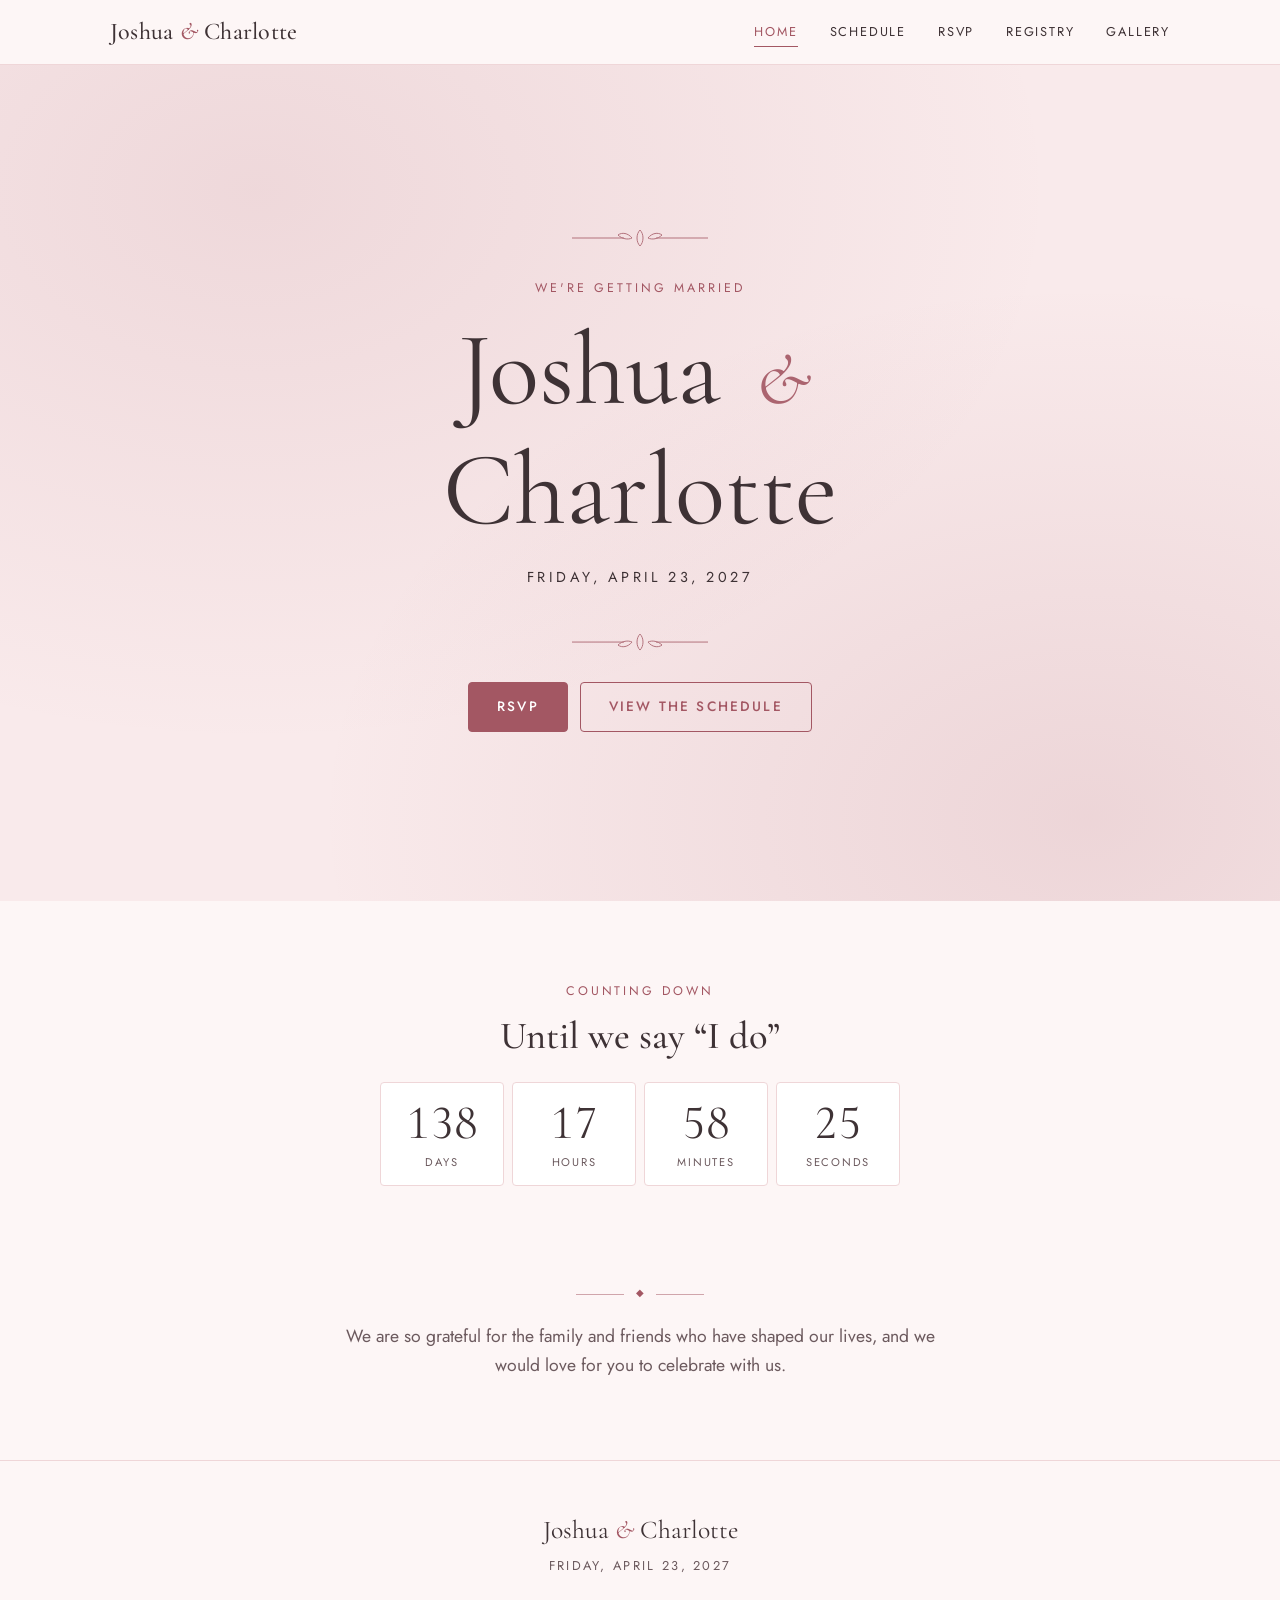
==== index.html @ 2da035c5 "Add wedding website Static site for Joshua & Charlotte's wedding (April 23, 2027): home with slidesh" ====
<!DOCTYPE html>
<html lang="en">
<head>
  <meta charset="utf-8">
  <meta name="viewport" content="width=device-width, initial-scale=1, viewport-fit=cover">
  <title>Joshua &amp; Charlotte · April 23, 2027</title>
  <meta name="description" content="Join us as we celebrate our wedding on Friday, April 23, 2027 in Utah.">
  <meta name="theme-color" content="#fdf6f6">

  <!-- Link previews (texts, iMessage, Facebook). These are read before any
       JavaScript runs, so see README.md "Link preview" for how to update them. -->
  <meta property="og:type" content="website">
  <meta property="og:title" content="Joshua &amp; Charlotte · April 23, 2027">
  <meta property="og:description" content="Join us as we celebrate our wedding on Friday, April 23, 2027 in Utah.">
  <meta property="og:image" content="images/og-image.jpg">
  <meta property="og:image:width" content="1200">
  <meta property="og:image:height" content="630">
  <meta name="twitter:card" content="summary_large_image">
  <meta name="twitter:image" content="images/og-image.jpg">

  <link rel="icon" href="favicon.svg" type="image/svg+xml">
  <link rel="apple-touch-icon" href="images/apple-touch-icon.png">

  <link rel="preconnect" href="https://fonts.googleapis.com">
  <link rel="preconnect" href="https://fonts.gstatic.com" crossorigin>
  <link rel="stylesheet" href="https://fonts.googleapis.com/css2?family=Cormorant+Garamond:ital,wght@0,400;0,500;1,400;1,500&family=Jost:wght@400;500&display=swap">
  <link rel="stylesheet" href="styles.css">
</head>
<body data-page="home">
  <a class="skip-link" href="#main">Skip to content</a>
  <header id="site-header"></header>

  <main id="main">
    <noscript><p style="text-align:center;padding:3rem 1rem">Please turn on JavaScript to view this page.</p></noscript>
  </main>

  <footer id="site-footer"></footer>

  <!-- Settings first, then the code that builds the page from them -->
  <script src="config.js"></script>
  <script src="main.js"></script>
</body>
</html>
---- styles.css ----
/* =====================================================================
   THEME: change colors and fonts here to restyle the whole site.
   ===================================================================== */
:root {
  /* Colors */
  --color-bg: #fdf6f6;          /* page background (blush white) */
  --color-surface: #ffffff;     /* cards and panels */
  --color-soft: #f9eaeb;        /* soft sections and placeholders */
  --color-line: #efd6d8;        /* thin borders and dividers */
  --color-text: #3e3235;        /* main text */
  --color-muted: #6c5a5e;       /* secondary text */
  --color-accent: #a35763;      /* the one accent color (soft rose pink) */
  --color-accent-dark: #87404d; /* accent on hover */
  --color-accent-soft: #f8e3e6; /* light accent background */
  --color-on-accent: #ffffff;   /* text on accent buttons */

  /* Fonts */
  --font-display: "Cormorant Garamond", Georgia, "Times New Roman", serif;
  --font-body: "Jost", "Helvetica Neue", Arial, sans-serif;

  /* Sizing */
  --max-width: 1100px;
  --radius: 4px;
  --header-height: 64px;
  --shadow: 0 10px 30px rgba(62, 50, 53, 0.08);
  --ease: cubic-bezier(0.22, 0.61, 0.36, 1);
}

/* ---------- Base ---------- */
*, *::before, *::after { box-sizing: border-box; }

html { scroll-behavior: smooth; -webkit-text-size-adjust: 100%; }

body {
  margin: 0;
  background: var(--color-bg);
  color: var(--color-text);
  font-family: var(--font-body);
  font-size: 1.0625rem; /* 17px: comfortable on phones */
  font-weight: 400;
  line-height: 1.65;
  min-height: 100vh;
  display: flex;
  flex-direction: column;
}

main { flex: 1; }

img { max-width: 100%; display: block; }

h1, h2, h3 {
  font-family: var(--font-display);
  font-weight: 500;
  line-height: 1.15;
  margin: 0 0 0.5em;
  color: var(--color-text);
}

p { margin: 0 0 1em; }

a { color: var(--color-accent); text-underline-offset: 3px; }
a:hover { color: var(--color-accent-dark); }

:focus-visible {
  outline: 2px solid var(--color-accent);
  outline-offset: 3px;
}

.skip-link {
  position: absolute;
  left: 1rem;
  top: -100px;
  background: var(--color-surface);
  padding: 0.5rem 1rem;
  z-index: 100;
}
.skip-link:focus { top: 1rem; }

.visually-hidden {
  position: absolute !important;
  width: 1px; height: 1px;
  overflow: hidden;
  clip: rect(0 0 0 0);
  white-space: nowrap;
}

/* ---------- Header and navigation ---------- */
.site-header {
  position: sticky;
  top: 0;
  z-index: 50;
  background: rgba(253, 246, 246, 0.94);
  backdrop-filter: blur(8px);
  -webkit-backdrop-filter: blur(8px);
  border-bottom: 1px solid var(--color-line);
}

.header-inner {
  max-width: var(--max-width);
  margin: 0 auto;
  height: var(--header-height);
  padding: 0 1.25rem;
  display: flex;
  align-items: center;
  justify-content: space-between;
}

.brand {
  font-family: var(--font-display);
  font-size: 1.5rem;
  font-weight: 500;
  color: var(--color-text);
  text-decoration: none;
  letter-spacing: 0.01em;
}
.brand:hover { color: var(--color-text); }
.brand .amp { color: var(--color-accent); font-style: italic; }

.nav-toggle {
  display: inline-flex;
  align-items: center;
  justify-content: center;
  width: 44px;
  height: 44px;
  margin-right: -10px;
  background: none;
  border: 0;
  cursor: pointer;
  color: var(--color-text);
}
.nav-toggle-bars,
.nav-toggle-bars::before,
.nav-toggle-bars::after {
  display: block;
  width: 22px;
  height: 1.5px;
  background: currentColor;
  transition: transform 0.3s var(--ease), opacity 0.2s;
  position: relative;
}
.nav-toggle-bars::before,
.nav-toggle-bars::after { content: ""; position: absolute; left: 0; }
.nav-toggle-bars::before { top: -7px; }
.nav-toggle-bars::after { top: 7px; }
.nav-open .nav-toggle-bars { background: transparent; }
.nav-open .nav-toggle-bars::before { transform: translateY(7px) rotate(45deg); }
.nav-open .nav-toggle-bars::after { transform: translateY(-7px) rotate(-45deg); }

/* Mobile menu: a panel that drops down under the header */
.site-nav {
  position: absolute;
  top: var(--header-height);
  left: 0;
  right: 0;
  background: var(--color-bg);
  border-bottom: 1px solid var(--color-line);
  box-shadow: var(--shadow);
  visibility: hidden;
  opacity: 0;
  transform: translateY(-8px);
  transition: opacity 0.25s var(--ease), transform 0.25s var(--ease), visibility 0.25s;
}
.nav-open .site-nav { visibility: visible; opacity: 1; transform: none; }

.site-nav ul {
  list-style: none;
  margin: 0;
  padding: 0.5rem 1.25rem 1.25rem;
}
.site-nav a {
  display: block;
  padding: 0.85rem 0;
  border-bottom: 1px solid var(--color-line);
  color: var(--color-text);
  text-decoration: none;
  font-size: 0.95rem;
  letter-spacing: 0.14em;
  text-transform: uppercase;
}
.site-nav li:last-child a { border-bottom: 0; }
.site-nav a[aria-current="page"] { color: var(--color-accent); }

@media (min-width: 768px) {
  .nav-toggle { display: none; }
  .site-nav {
    position: static;
    visibility: visible;
    opacity: 1;
    transform: none;
    background: none;
    border: 0;
    box-shadow: none;
  }
  .site-nav ul { display: flex; gap: 2rem; padding: 0; }
  .site-nav a {
    padding: 0.25rem 0;
    border: 0;
    font-size: 0.8rem;
    border-bottom: 1px solid transparent;
  }
  .site-nav li:last-child a { border-bottom: 1px solid transparent; }
  .site-nav a:hover,
  .site-nav a[aria-current="page"] { border-bottom-color: var(--color-accent); }
}

/* ---------- Footer ---------- */
.site-footer {
  text-align: center;
  padding: 3rem 1.25rem 2.5rem;
  border-top: 1px solid var(--color-line);
  color: var(--color-muted);
  font-size: 0.9rem;
}
.footer-names {
  font-family: var(--font-display);
  font-size: 1.6rem;
  color: var(--color-text);
  margin-bottom: 0.25rem;
}
.footer-names .amp { color: var(--color-accent); font-style: italic; }
.footer-date { letter-spacing: 0.18em; text-transform: uppercase; font-size: 0.8rem; margin: 0; }

/* ---------- Layout helpers ---------- */
.container { max-width: var(--max-width); margin: 0 auto; padding: 0 1.25rem; }
.narrow { max-width: 680px; }

.section { padding: 3.5rem 0; }
@media (min-width: 768px) { .section { padding: 5rem 0; } }

.page-hero {
  text-align: center;
  padding: 3rem 1.25rem 1rem;
}
@media (min-width: 768px) { .page-hero { padding-top: 4.5rem; } }

.eyebrow {
  display: block;
  font-size: 0.78rem;
  letter-spacing: 0.24em;
  text-transform: uppercase;
  color: var(--color-accent);
  margin-bottom: 0.75rem;
}

.page-title { font-size: clamp(2.5rem, 9vw, 3.75rem); }
.lead { color: var(--color-muted); font-size: 1.1rem; max-width: 36em; margin: 0 auto; }

.divider {
  display: flex;
  align-items: center;
  justify-content: center;
  gap: 0.75rem;
  margin: 1.25rem auto;
  color: var(--color-accent);
}
.divider::before, .divider::after {
  content: "";
  width: 48px;
  height: 1px;
  background: currentColor;
  opacity: 0.5;
}
.divider span { font-size: 0.6rem; }

.text-center { text-align: center; }

/* ---------- Buttons ---------- */
.btn {
  display: inline-flex;
  align-items: center;
  justify-content: center;
  gap: 0.5rem;
  min-height: 50px;
  padding: 0.8rem 1.75rem;
  border: 1px solid var(--color-accent);
  border-radius: var(--radius);
  background: var(--color-accent);
  color: var(--color-on-accent);
  font-family: var(--font-body);
  font-size: 0.85rem;
  font-weight: 500;
  letter-spacing: 0.16em;
  text-transform: uppercase;
  text-decoration: none;
  cursor: pointer;
  transition: background 0.2s, color 0.2s, border-color 0.2s, transform 0.2s;
}
.btn:hover { background: var(--color-accent-dark); border-color: var(--color-accent-dark); color: var(--color-on-accent); }
.btn:active { transform: translateY(1px); }

.btn-outline { background: transparent; color: var(--color-accent); }
.btn-outline:hover { background: var(--color-accent); color: var(--color-on-accent); }

.btn-light { background: #fff; border-color: #fff; color: var(--color-text); }
.btn-light:hover { background: transparent; color: #fff; border-color: #fff; }
.btn-ghost-light { background: transparent; border-color: rgba(255,255,255,0.85); color: #fff; }
.btn-ghost-light:hover { background: #fff; color: var(--color-text); border-color: #fff; }

.btn-small { min-height: 44px; padding: 0.55rem 1rem; font-size: 0.75rem; letter-spacing: 0.12em; }

.btn-row {
  display: flex;
  flex-direction: column;
  gap: 0.75rem;
  align-items: stretch;
  max-width: 320px;
  margin: 0 auto;
}
@media (min-width: 560px) {
  .btn-row { flex-direction: row; justify-content: center; max-width: none; }
}

/* ---------- Coming soon ---------- */
.coming-soon {
  text-align: center;
  padding: 2.5rem 1.5rem;
  background: var(--color-soft);
  border: 1px dashed var(--color-line);
  border-radius: var(--radius);
  color: var(--color-muted);
}
.coming-soon h3 { font-size: 1.6rem; margin-bottom: 0.25rem; }
.coming-soon p { margin: 0; font-size: 0.95rem; }
.coming-soon-icon { color: var(--color-accent); margin: 0 auto 0.75rem; width: 36px; height: 36px; }

/* ---------- Home hero ---------- */
.hero {
  position: relative;
  min-height: calc(100svh - var(--header-height));
  min-height: calc(100vh - var(--header-height));
  display: flex;
  align-items: flex-end;
  justify-content: center;
  overflow: hidden;
  text-align: center;
  color: #fff;
  background: #5a4448;
}
@supports (height: 100svh) {
  .hero { min-height: calc(100svh - var(--header-height)); }
}

.hero-slides { position: absolute; inset: 0; }
.hero-slide {
  position: absolute;
  inset: 0;
  width: 100%;
  height: 100%;
  object-fit: cover;
  opacity: 0;
  transform: scale(1.04);
  transition: opacity 1.6s ease, transform 8s ease-out;
}
.hero-slide.is-active { opacity: 1; transform: scale(1); }

/* Dark fade at the bottom so the white text stays readable on any photo */
.hero::after {
  content: "";
  position: absolute;
  inset: 0;
  background: linear-gradient(to top, rgba(45, 28, 32, 0.72) 0%, rgba(45, 28, 32, 0.28) 45%, rgba(45, 28, 32, 0.12) 100%);
  pointer-events: none;
}

.hero-content {
  position: relative;
  z-index: 2;
  padding: 3rem 1.5rem 3.5rem;
  max-width: 820px;
}
.hero .eyebrow { color: rgba(255,255,255,0.9); }
.hero-names {
  font-size: clamp(3rem, 14vw, 6.5rem);
  font-weight: 400;
  color: inherit;
  margin-bottom: 0.15em;
}
.hero-names .amp {
  display: block;
  font-style: italic;
  font-size: 0.55em;
  line-height: 1.1;
  opacity: 0.9;
}
@media (min-width: 768px) {
  .hero-names .amp { display: inline; font-size: 0.7em; margin: 0 0.15em; }
}
.hero-date {
  font-size: 0.9rem;
  letter-spacing: 0.24em;
  text-transform: uppercase;
  margin-bottom: 2rem;
}

.hero-dots {
  position: absolute;
  z-index: 3;
  bottom: 1rem;
  left: 0;
  right: 0;
  display: flex;
  justify-content: center;
  gap: 0.25rem;
}
.hero-dot {
  width: 28px;
  height: 28px;
  padding: 0;
  border: 0;
  background: none;
  cursor: pointer;
  display: inline-flex;
  align-items: center;
  justify-content: center;
}
.hero-dot::before {
  content: "";
  width: 7px;
  height: 7px;
  border-radius: 50%;
  background: rgba(255,255,255,0.5);
  transition: background 0.3s, transform 0.3s;
}
.hero-dot[aria-current="true"]::before { background: #fff; transform: scale(1.25); }

/* Hero before photos are added: a soft, elegant placeholder */
.hero--placeholder {
  align-items: center;
  color: var(--color-text);
  background:
    radial-gradient(ellipse at 20% 15%, rgba(163, 87, 99, 0.12), transparent 55%),
    radial-gradient(ellipse at 85% 90%, rgba(163, 87, 99, 0.14), transparent 50%),
    var(--color-soft);
}
.hero--placeholder::after { display: none; }
.hero--placeholder .eyebrow { color: var(--color-accent); }
.hero--placeholder .hero-names .amp { color: var(--color-accent); }
.hero-ornament { width: 140px; margin: 0 auto 1.25rem; color: var(--color-accent); opacity: 0.8; }
.hero-ornament.bottom { margin: 1.25rem auto 1.75rem; transform: scaleY(-1); }

/* ---------- Countdown ---------- */
.countdown {
  display: grid;
  grid-template-columns: repeat(4, 1fr);
  gap: 0.5rem;
  max-width: 520px;
  margin: 1.5rem auto 0;
}
.countdown-unit {
  background: var(--color-surface);
  border: 1px solid var(--color-line);
  border-radius: var(--radius);
  padding: 1rem 0.25rem 0.85rem;
}
.countdown-number {
  display: block;
  font-family: var(--font-display);
  font-size: clamp(2rem, 9vw, 3rem);
  line-height: 1;
  color: var(--color-text);
  font-variant-numeric: lining-nums tabular-nums;
}
.countdown-label {
  display: block;
  margin-top: 0.4rem;
  font-size: 0.7rem;
  letter-spacing: 0.16em;
  text-transform: uppercase;
  color: var(--color-muted);
}
.countdown-done {
  font-family: var(--font-display);
  font-size: 2rem;
  color: var(--color-accent);
}

/* ---------- RSVP ---------- */
.card {
  background: var(--color-surface);
  border: 1px solid var(--color-line);
  border-radius: var(--radius);
  padding: 2rem 1.5rem;
  box-shadow: var(--shadow);
}
@media (min-width: 768px) { .card { padding: 2.75rem; } }

.deadline {
  display: inline-block;
  margin: 0 0 1.5rem;
  padding: 0.5rem 1rem;
  background: var(--color-accent-soft);
  color: var(--color-accent-dark);
  border-radius: 999px;
  font-size: 0.9rem;
  font-weight: 500;
}

.rsvp-embed {
  margin-top: 2.5rem;
  border: 1px solid var(--color-line);
  border-radius: var(--radius);
  overflow: hidden;
  background: var(--color-surface);
}
.rsvp-embed iframe { display: block; width: 100%; height: 1400px; border: 0; }

/* ---------- Schedule timeline ---------- */
.timeline {
  list-style: none;
  margin: 0 auto;
  padding: 0;
  position: relative;
  max-width: 720px;
}
/* The vertical line */
.timeline::before {
  content: "";
  position: absolute;
  top: 8px;
  bottom: 8px;
  left: 9px;
  width: 1px;
  background: var(--color-line);
}
.timeline-item {
  position: relative;
  padding-left: 2.5rem;
  padding-bottom: 2.75rem;
}
.timeline-item:last-child { padding-bottom: 0; }
/* Keep an open "Add to Calendar" menu above the next event */
.timeline-item:has(.cal-menu[open]) { z-index: 5; }
/* The dot on the line */
.timeline-item::before {
  content: "";
  position: absolute;
  left: 3px;
  top: 6px;
  width: 13px;
  height: 13px;
  border-radius: 50%;
  background: var(--color-bg);
  border: 2px solid var(--color-accent);
}
.event-time {
  display: block;
  font-size: 0.8rem;
  letter-spacing: 0.16em;
  text-transform: uppercase;
  color: var(--color-accent);
  font-weight: 500;
  margin-bottom: 0.35rem;
}
.event-title { font-size: 2.1rem; margin-bottom: 0.4rem; }
.event-venue { font-weight: 500; margin: 0; }
.event-address { color: var(--color-muted); margin: 0 0 1rem; font-style: normal; }
.event-highlight {
  display: flex;
  gap: 0.6rem;
  align-items: flex-start;
  background: var(--color-accent-soft);
  border-left: 3px solid var(--color-accent);
  padding: 0.85rem 1rem;
  margin: 0 0 1rem;
  border-radius: 0 var(--radius) var(--radius) 0;
  color: var(--color-accent-dark);
  font-weight: 500;
}
.event-highlight svg { flex: none; margin-top: 0.2rem; }
.event-note { color: var(--color-muted); margin: 0 0 1rem; }
.event-actions { display: flex; flex-wrap: wrap; gap: 0.5rem; }

/* Add to calendar dropdown (uses <details> so it works without extra code) */
.cal-menu { position: relative; }
.cal-menu summary { list-style: none; }
.cal-menu summary::-webkit-details-marker { display: none; }
.cal-menu-list {
  position: absolute;
  z-index: 10;
  top: calc(100% + 6px);
  left: 0;
  min-width: 220px;
  background: var(--color-surface);
  border: 1px solid var(--color-line);
  border-radius: var(--radius);
  box-shadow: var(--shadow);
  padding: 0.35rem;
}
.cal-menu-list a,
.cal-menu-list button {
  display: block;
  width: 100%;
  text-align: left;
  padding: 0.75rem 0.85rem;
  background: none;
  border: 0;
  font: inherit;
  font-size: 0.95rem;
  color: var(--color-text);
  text-decoration: none;
  cursor: pointer;
  border-radius: var(--radius);
}
.cal-menu-list a:hover,
.cal-menu-list button:hover { background: var(--color-soft); color: var(--color-text); }

/* ---------- Registry ---------- */
.registry-grid {
  display: grid;
  gap: 1.25rem;
  margin-top: 2.5rem;
}
@media (min-width: 768px) { .registry-grid { grid-template-columns: 1fr 1fr; } }
.registry-card { text-align: center; display: flex; flex-direction: column; align-items: center; }
.registry-card h2 { font-size: 2rem; margin-bottom: 0.25rem; }
.registry-card p { color: var(--color-muted); }
.registry-card .btn { margin-top: auto; }
.registry-icon { width: 40px; height: 40px; color: var(--color-accent); margin-bottom: 1rem; }
.venmo-handle {
  font-family: var(--font-display);
  font-size: 1.5rem;
  color: var(--color-text) !important;
  margin-bottom: 1.25rem;
  word-break: break-word;
}
.soon-tag {
  margin-top: auto;
  font-size: 0.8rem;
  letter-spacing: 0.16em;
  text-transform: uppercase;
  color: var(--color-muted);
  padding: 0.85rem 1.25rem;
  border: 1px dashed var(--color-line);
  border-radius: var(--radius);
  background: var(--color-soft);
}

/* ---------- Gallery grid ---------- */
.gallery-grid {
  display: grid;
  grid-template-columns: repeat(2, 1fr);
  gap: 0.5rem;
}
@media (min-width: 768px) { .gallery-grid { grid-template-columns: repeat(3, 1fr); gap: 0.85rem; } }
@media (min-width: 1024px) { .gallery-grid { grid-template-columns: repeat(4, 1fr); } }

.gallery-item {
  position: relative;
  padding: 0;
  border: 0;
  background: var(--color-soft);
  aspect-ratio: 4 / 5;
  overflow: hidden;
  cursor: zoom-in;
  border-radius: var(--radius);
}
.gallery-item img {
  width: 100%;
  height: 100%;
  object-fit: cover;
  transition: transform 0.6s var(--ease), opacity 0.6s ease;
  opacity: 0;
}
.gallery-item img.is-loaded { opacity: 1; }
.gallery-item:hover img { transform: scale(1.04); }

/* ---------- Lightbox ---------- */
.lightbox {
  position: fixed;
  inset: 0;
  z-index: 200;
  background: rgba(30, 20, 23, 0.94);
  display: flex;
  align-items: center;
  justify-content: center;
  opacity: 0;
  visibility: hidden;
  transition: opacity 0.3s ease, visibility 0.3s;
  touch-action: pan-y;
}
.lightbox.is-open { opacity: 1; visibility: visible; }
.lightbox-figure {
  margin: 0;
  max-width: calc(100vw - 2rem);
  max-height: calc(100vh - 7rem);
  display: flex;
  flex-direction: column;
  align-items: center;
}
.lightbox-img {
  max-width: 100%;
  max-height: calc(100vh - 9rem);
  object-fit: contain;
  border-radius: 2px;
  user-select: none;
  -webkit-user-drag: none;
}
.lightbox-caption {
  color: rgba(255,255,255,0.8);
  font-size: 0.9rem;
  margin-top: 0.75rem;
  text-align: center;
}
.lightbox-btn {
  position: absolute;
  width: 48px;
  height: 48px;
  border-radius: 50%;
  border: 1px solid rgba(255,255,255,0.3);
  background: rgba(0,0,0,0.25);
  color: #fff;
  display: inline-flex;
  align-items: center;
  justify-content: center;
  cursor: pointer;
  transition: background 0.2s;
}
.lightbox-btn:hover { background: rgba(255,255,255,0.15); }
.lightbox-close { top: 1rem; right: 1rem; }
.lightbox-prev { left: 0.75rem; top: 50%; transform: translateY(-50%); }
.lightbox-next { right: 0.75rem; top: 50%; transform: translateY(-50%); }
.lightbox-count {
  position: absolute;
  top: 1.6rem;
  left: 1.25rem;
  color: rgba(255,255,255,0.7);
  font-size: 0.8rem;
  letter-spacing: 0.14em;
}
/* On phones, arrows sit at the bottom so they don't cover the photo */
@media (max-width: 767px) {
  .lightbox-prev, .lightbox-next { top: auto; bottom: 1rem; transform: none; }
  .lightbox-prev { left: calc(50% - 60px); }
  .lightbox-next { right: calc(50% - 60px); }
}
.lightbox[data-single="true"] .lightbox-prev,
.lightbox[data-single="true"] .lightbox-next { display: none; }

body.no-scroll { overflow: hidden; }

/* ---------- Fade-in animation ---------- */
.reveal {
  opacity: 0;
  transform: translateY(16px);
  transition: opacity 0.9s var(--ease), transform 0.9s var(--ease);
}
.reveal.is-visible { opacity: 1; transform: none; }

/* Respect people who prefer less motion */
@media (prefers-reduced-motion: reduce) {
  html { scroll-behavior: auto; }
  *, *::before, *::after { transition-duration: 0.01ms !important; animation-duration: 0.01ms !important; }
  .reveal { opacity: 1; transform: none; }
  .hero-slide { transform: none; }
}

/* Error message if config.js has a typo */
.config-error {
  max-width: 640px;
  margin: 3rem auto;
  padding: 1.5rem;
  background: #fff4f2;
  border: 1px solid #e3b7ad;
  border-radius: var(--radius);
  color: #6b2c1f;
}
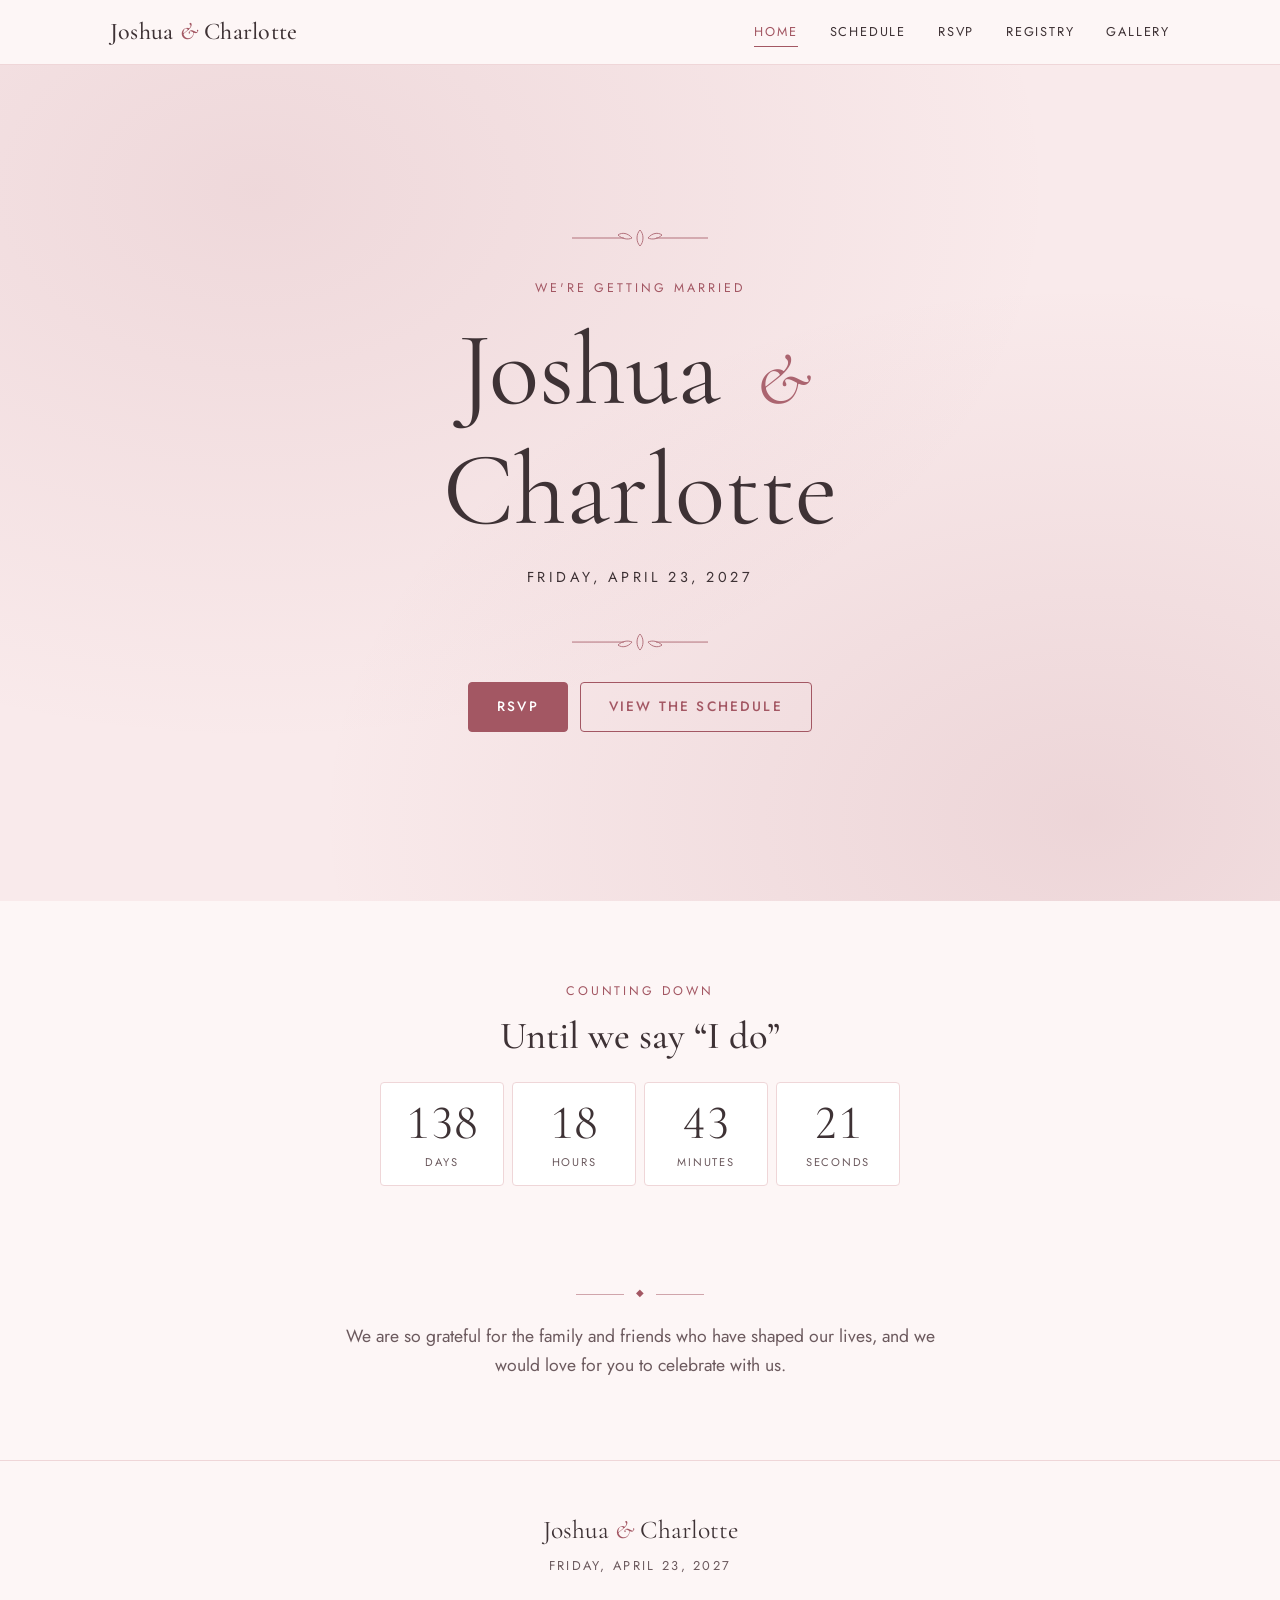
==== commit b3f6e979: "Point link previews at the live GitHub Pages address Set siteUrl, make og:image and twitter:image ab" ====
--- a/index.html
+++ b/index.html
@@ -10,13 +10,14 @@
   <!-- Link previews (texts, iMessage, Facebook). These are read before any
        JavaScript runs, so see README.md "Link preview" for how to update them. -->
   <meta property="og:type" content="website">
+  <meta property="og:url" content="https://joshlamontdavis-a11y.github.io/wedding-website/">
   <meta property="og:title" content="Joshua &amp; Charlotte · April 23, 2027">
   <meta property="og:description" content="Join us as we celebrate our wedding on Friday, April 23, 2027 in Utah.">
-  <meta property="og:image" content="images/og-image.jpg">
+  <meta property="og:image" content="https://joshlamontdavis-a11y.github.io/wedding-website/images/og-image.jpg">
   <meta property="og:image:width" content="1200">
   <meta property="og:image:height" content="630">
   <meta name="twitter:card" content="summary_large_image">
-  <meta name="twitter:image" content="images/og-image.jpg">
+  <meta name="twitter:image" content="https://joshlamontdavis-a11y.github.io/wedding-website/images/og-image.jpg">
 
   <link rel="icon" href="favicon.svg" type="image/svg+xml">
   <link rel="apple-touch-icon" href="images/apple-touch-icon.png">
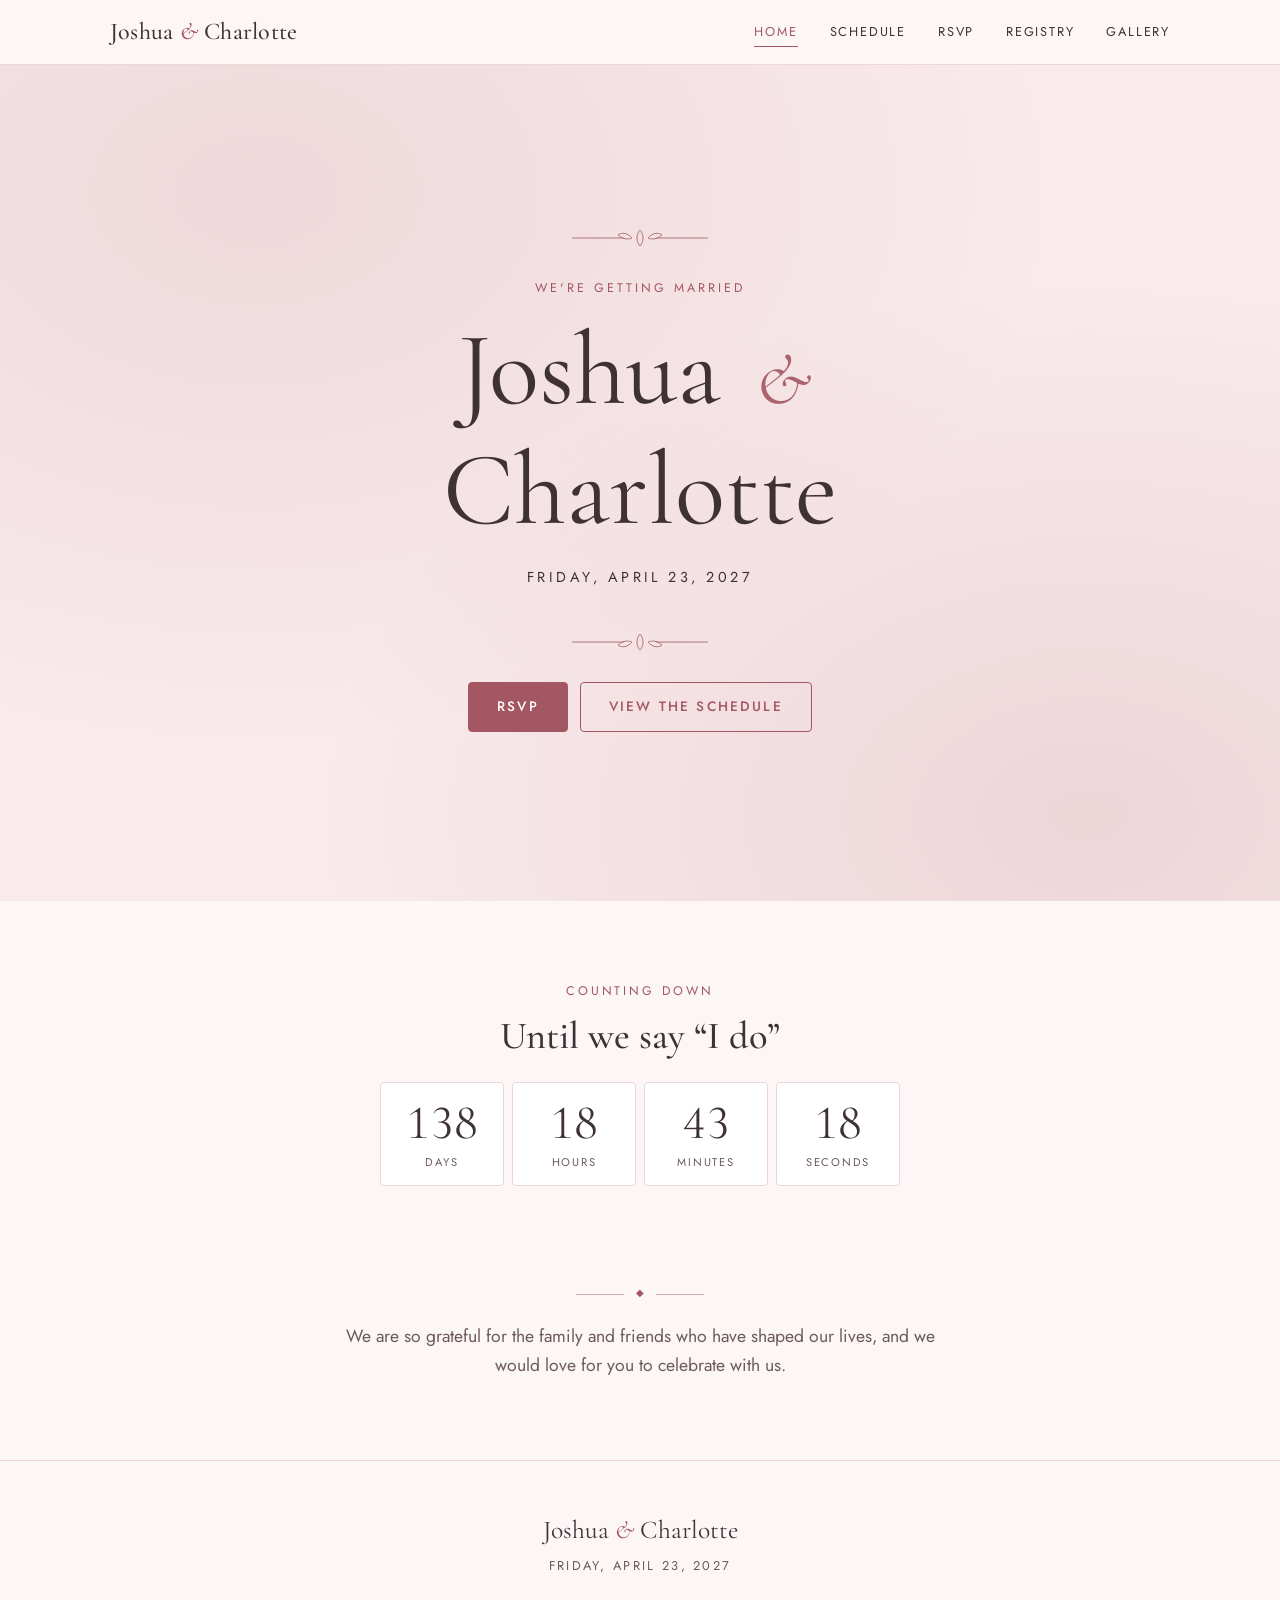
==== commit 9a1852fb: "Load config.js fresh on every visit GitHub Pages lets browsers cache config.js for 10 minutes (phone" ====
--- a/index.html
+++ b/index.html
@@ -38,7 +38,8 @@
   <footer id="site-footer"></footer>
 
   <!-- Settings first, then the code that builds the page from them -->
-  <script src="config.js"></script>
+  <!-- Load config.js fresh on every visit so updates show up right away (no stale saved copy) -->
+  <script>document.write('<script src="config.js?v=' + Date.now() + '"><\/script>');</script>
   <script src="main.js"></script>
 </body>
 </html>
